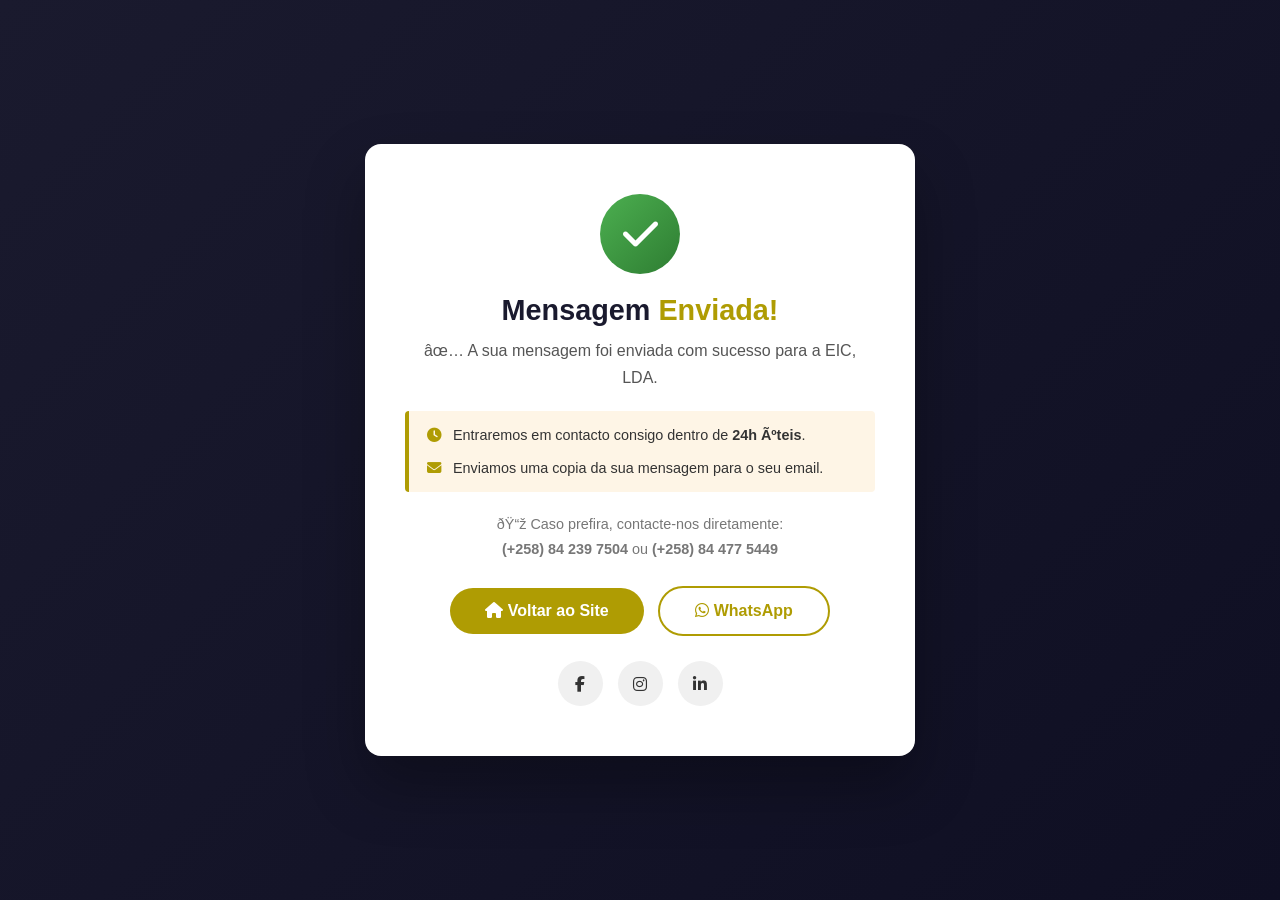
==== obrigado.html @ 034e523f "Codigo do website" ====
<!DOCTYPE html>
<html lang="pt">
<head>
    <meta charset="UTF-8">
    <meta name="viewport" content="width=device-width, initial-scale=1.0">
    <title>Mensagem Enviada - EIC, LDA</title>
    <link rel="stylesheet" href="https://cdnjs.cloudflare.com/ajax/libs/font-awesome/6.4.0/css/all.min.css">
    <style>
        * { margin: 0; padding: 0; box-sizing: border-box; }
        body {
            font-family: 'Poppins', Arial, sans-serif;
            background: linear-gradient(135deg, #1a1a2e 0%, #0f0f23 100%);
            min-height: 100vh;
            display: flex;
            justify-content: center;
            align-items: center;
            padding: 20px;
        }
        .success-box {
            background: white;
            padding: 50px 40px;
            border-radius: 16px;
            box-shadow: 0 30px 60px rgba(0,0,0,0.3);
            max-width: 550px;
            width: 100%;
            text-align: center;
            animation: fadeInUp 0.6s ease;
        }
        @keyframes fadeInUp {
            from { opacity: 0; transform: translateY(30px); }
            to { opacity: 1; transform: translateY(0); }
        }
        .success-box .icon {
            width: 80px;
            height: 80px;
            background: linear-gradient(135deg, #4CAF50, #2E7D32);
            border-radius: 50%;
            display: flex;
            align-items: center;
            justify-content: center;
            margin: 0 auto 20px;
        }
        .success-box .icon i {
            font-size: 40px;
            color: white;
        }
        .success-box h1 {
            color: #1a1a2e;
            font-size: 1.8rem;
            margin-bottom: 10px;
        }
        .success-box h1 span {
            color: #AF9C03;
        }
        .success-box p {
            color: #555;
            line-height: 1.7;
            font-size: 1rem;
            margin-bottom: 5px;
        }
        .success-box .highlight {
            background: #fef5e6;
            border-left: 4px solid #AF9C03;
            padding: 12px 18px;
            margin: 20px 0;
            text-align: left;
            border-radius: 4px;
        }
        .success-box .highlight p {
            margin: 0;
            font-size: 0.9rem;
            color: #333;
        }
        .success-box .highlight i {
            color: #AF9C03;
            margin-right: 8px;
        }
        .success-box .btn {
            display: inline-block;
            background: #AF9C03;
            color: white;
            padding: 14px 35px;
            text-decoration: none;
            border-radius: 50px;
            font-weight: 600;
            margin-top: 20px;
            transition: all 0.3s ease;
            border: none;
            cursor: pointer;
        }
        .success-box .btn:hover {
            background: #8a7a02;
            transform: translateY(-2px);
            box-shadow: 0 10px 25px rgba(175, 156, 3, 0.3);
        }
        .success-box .btn-outline {
            background: transparent;
            color: #AF9C03;
            border: 2px solid #AF9C03;
            margin-left: 10px;
        }
        .success-box .btn-outline:hover {
            background: #AF9C03;
            color: white;
        }
        .success-box .social-links {
            margin-top: 25px;
            display: flex;
            justify-content: center;
            gap: 15px;
        }
        .success-box .social-links a {
            display: inline-flex;
            align-items: center;
            justify-content: center;
            width: 45px;
            height: 45px;
            background: #f0f0f0;
            border-radius: 50%;
            color: #333;
            text-decoration: none;
            transition: all 0.3s ease;
        }
        .success-box .social-links a:hover {
            background: #AF9C03;
            color: white;
            transform: translateY(-3px);
        }
        @media (max-width: 480px) {
            .success-box { padding: 30px 20px; }
            .success-box h1 { font-size: 1.4rem; }
            .success-box p { font-size: 0.85rem; }
            .success-box .btn { padding: 12px 25px; font-size: 0.85rem; }
        }
    </style>
</head>
<body>
    <div class="success-box">
        <div class="icon">
            <i class="fas fa-check"></i>
        </div>
        
        <h1>Mensagem <span>Enviada!</span></h1>
        <p>âœ… A sua mensagem foi enviada com sucesso para a EIC, LDA.</p>
        
        <div class="highlight">
            <p><i class="fas fa-clock"></i> Entraremos em contacto consigo dentro de <strong>24h Ãºteis</strong>.</p>
            <p style="margin-top: 8px;"><i class="fas fa-envelope"></i> Enviamos uma copia da sua mensagem para o seu email.</p>
        </div>
        
        <p style="font-size: 0.9rem; color: #777;">
            ðŸ“ž Caso prefira, contacte-nos diretamente:<br>
            <strong>(+258) 84 239 7504</strong> ou <strong>(+258) 84 477 5449</strong>
        </p>
        
        <div>
            <a href="index.html" class="btn">
                <i class="fas fa-home"></i> Voltar ao Site
            </a>
            <a href="https://wa.me/message/JNSUV6PHP3MOA1" target="_blank" class="btn btn-outline">
                <i class="fab fa-whatsapp"></i> WhatsApp
            </a>
        </div>
        
        <div class="social-links">
            <a href="https://www.facebook.com/profile.php?id=61592017178721" target="_blank"><i class="fab fa-facebook-f"></i></a>
            <a href="https://www.instagram.com/eic_lda/" target="_blank"><i class="fab fa-instagram"></i></a>
            <a href="https://www.linkedin.com/in/eic-lda-245866409" target="_blank"><i class="fab fa-linkedin-in"></i></a>
        </div>
    </div>
</body>
</html>
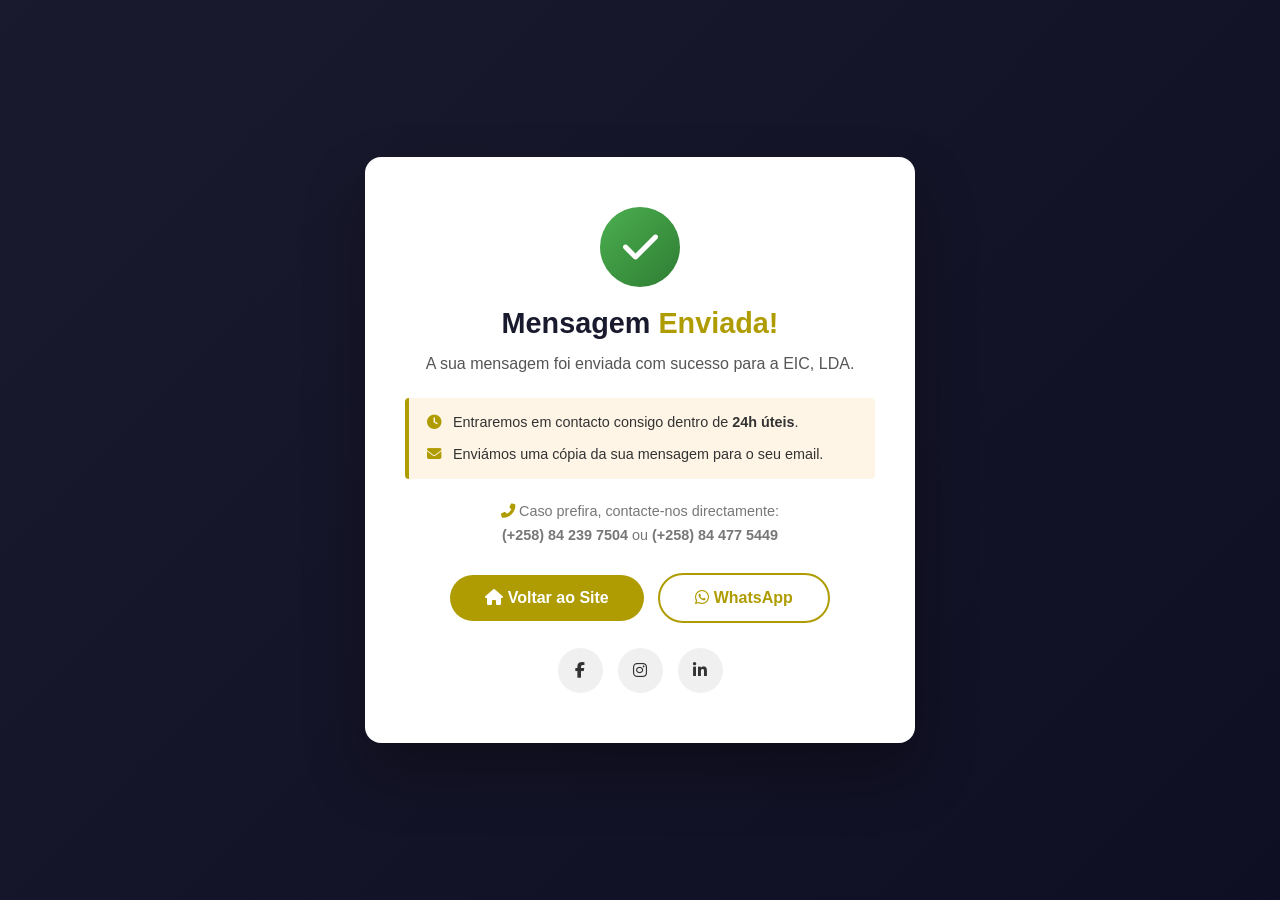
==== commit 6e65dd9c: "Update obrigado.html Actulizacao da pagina obrigado" ====
--- a/obrigado.html
+++ b/obrigado.html
@@ -1,5 +1,5 @@
 <!DOCTYPE html>
-<html lang="pt">
+<html lang="pt-MZ">
 <head>
     <meta charset="UTF-8">
     <meta name="viewport" content="width=device-width, initial-scale=1.0">
@@ -131,6 +131,7 @@
             .success-box h1 { font-size: 1.4rem; }
             .success-box p { font-size: 0.85rem; }
             .success-box .btn { padding: 12px 25px; font-size: 0.85rem; }
+            .success-box .btn-outline { margin-left: 0; }
         }
     </style>
 </head>
@@ -139,20 +140,20 @@
         <div class="icon">
             <i class="fas fa-check"></i>
         </div>
-        
+
         <h1>Mensagem <span>Enviada!</span></h1>
-        <p>âœ… A sua mensagem foi enviada com sucesso para a EIC, LDA.</p>
-        
+        <p>A sua mensagem foi enviada com sucesso para a EIC, LDA.</p>
+
         <div class="highlight">
-            <p><i class="fas fa-clock"></i> Entraremos em contacto consigo dentro de <strong>24h Ãºteis</strong>.</p>
-            <p style="margin-top: 8px;"><i class="fas fa-envelope"></i> Enviamos uma copia da sua mensagem para o seu email.</p>
+            <p><i class="fas fa-clock"></i> Entraremos em contacto consigo dentro de <strong>24h úteis</strong>.</p>
+            <p style="margin-top: 8px;"><i class="fas fa-envelope"></i> Enviámos uma cópia da sua mensagem para o seu email.</p>
         </div>
-        
+
         <p style="font-size: 0.9rem; color: #777;">
-            ðŸ“ž Caso prefira, contacte-nos diretamente:<br>
+            <i class="fas fa-phone-alt" style="color: #AF9C03;"></i> Caso prefira, contacte-nos directamente:<br>
             <strong>(+258) 84 239 7504</strong> ou <strong>(+258) 84 477 5449</strong>
         </p>
-        
+
         <div>
             <a href="index.html" class="btn">
                 <i class="fas fa-home"></i> Voltar ao Site
@@ -161,7 +162,7 @@
                 <i class="fab fa-whatsapp"></i> WhatsApp
             </a>
         </div>
-        
+
         <div class="social-links">
             <a href="https://www.facebook.com/profile.php?id=61592017178721" target="_blank"><i class="fab fa-facebook-f"></i></a>
             <a href="https://www.instagram.com/eic_lda/" target="_blank"><i class="fab fa-instagram"></i></a>
@@ -169,4 +170,4 @@
         </div>
     </div>
 </body>
-</html>+</html>
